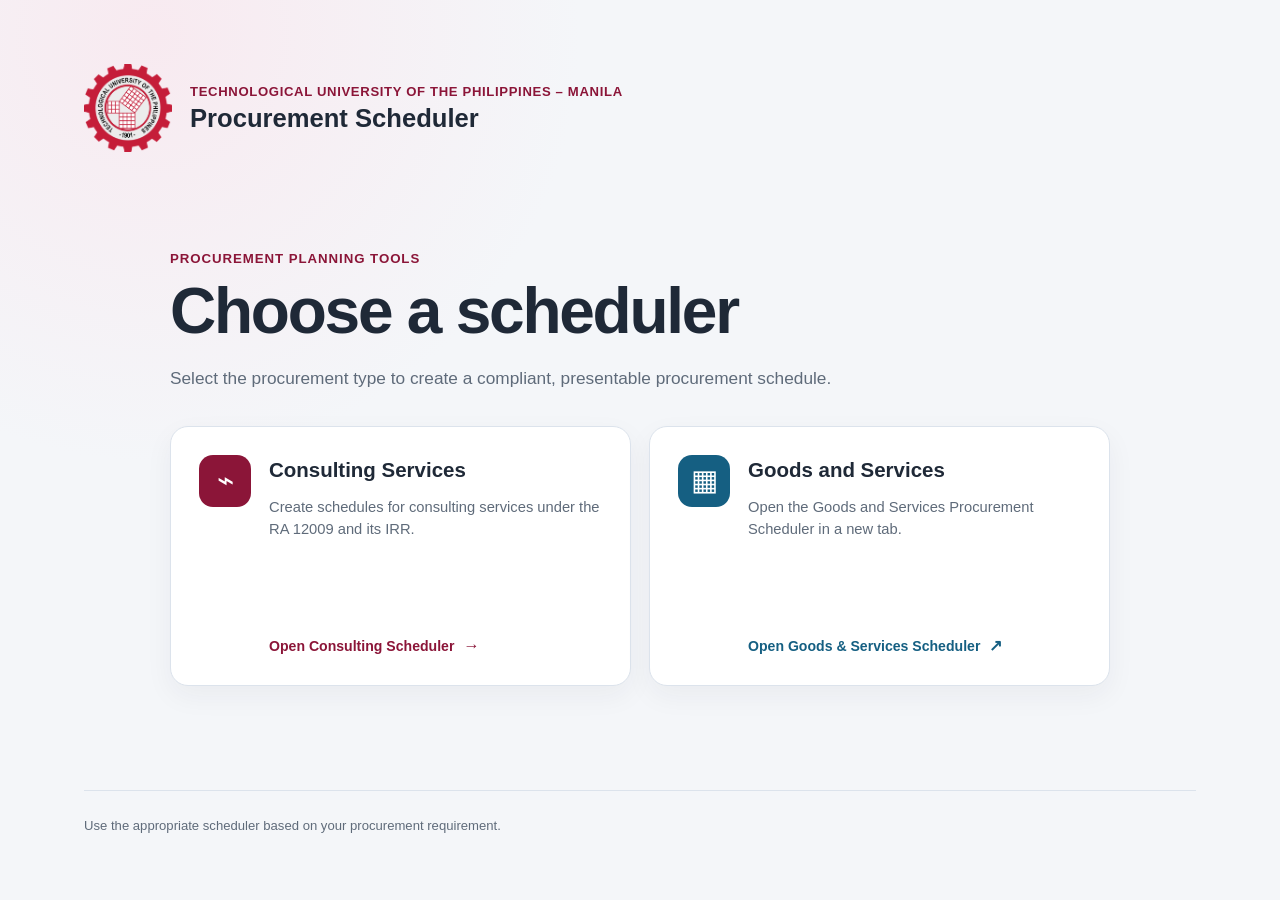
==== index.html @ c7d639ea "Update index.html updated the netlify link with protocol." ====
<!doctype html>
<html lang="en">
  <head>
    <meta charset="utf-8" />
    <meta name="viewport" content="width=device-width, initial-scale=1" />
    <meta name="theme-color" content="#8b1538" />
    <title>Procurement Scheduler | TUP Manila</title>
    <link rel="icon" type="image/png" href="tup_logo.png" />
    <link rel="stylesheet" href="landing.css" />
  </head>
  <body>
    <main class="landing-shell">
      <header class="site-header">
        <img
          src="tup_logo.png"
          alt="Technological University of the Philippines logo"
        />
        <div>
          <p>Technological University of the Philippines – Manila</p>
          <h1>Procurement Scheduler</h1>
        </div>
      </header>
      <section class="hero" aria-labelledby="schedulerChoice">
        <p class="eyebrow">Procurement planning tools</p>
        <h2 id="schedulerChoice">Choose a scheduler</h2>
        <p class="intro">
          Select the procurement type to create a compliant, presentable
          procurement schedule.
        </p>
        <div class="scheduler-options">
          <a class="scheduler-card consulting-card" href="consulting.html">
            <span class="card-icon" aria-hidden="true">⌁</span>
            <span class="card-content"
              ><strong>Consulting Services</strong>
              <span
                >Create schedules for consulting services under the RA 12009 and
                its IRR.</span
              ><span class="card-action"
                >Open Consulting Scheduler <b aria-hidden="true">→</b></span
              ></span
            >
          </a>
          <a
            class="scheduler-card goods-card"
            href="https://goodsscheduler.netlify.app"
            target="_blank"
            rel="noopener noreferrer"
          >
            <span class="card-icon" aria-hidden="true">▦</span>
            <span class="card-content"
              ><strong>Goods and Services</strong
              ><span
                >Open the Goods and Services Procurement Scheduler in a new
                tab.</span
              ><span class="card-action"
                >Open Goods &amp; Services Scheduler
                <b aria-hidden="true">↗</b></span
              ></span
            >
          </a>
        </div>
      </section>
      <footer>
        Use the appropriate scheduler based on your procurement requirement.
      </footer>
    </main>
  </body>
</html>
---- landing.css ----
:root{--maroon:#8b1538;--ink:#1f2937;--muted:#5f6b7a;--line:#dce3ec;--canvas:#f4f6f9}*{box-sizing:border-box}body{min-width:320px;margin:0;color:var(--ink);background:radial-gradient(circle at 12% 4%,#f8eaf0 0,transparent 30%),var(--canvas);font:clamp(16px,1vw,19px)/1.5 Inter,"Segoe UI",Arial,sans-serif}.landing-shell{width:min(100%,1240px);min-height:100vh;margin:auto;padding:clamp(24px,5vw,76px);display:flex;flex-direction:column}.site-header{display:flex;align-items:center;gap:18px}.site-header img{width:clamp(58px,7vw,88px);height:auto}.site-header p{margin:0;color:var(--maroon);font-size:.82em;font-weight:750;letter-spacing:.05em;text-transform:uppercase}.site-header h1{margin:2px 0 0;font-size:clamp(1.2rem,2vw,1.7rem);line-height:1.2}.hero{width:min(100%,940px);margin:auto;padding:clamp(40px,7vw,90px) 0}.eyebrow{margin:0 0 8px;color:var(--maroon);font-size:.83em;font-weight:750;letter-spacing:.07em;text-transform:uppercase}.hero h2{max-width:680px;margin:0;font-size:clamp(2rem,5vw,4rem);line-height:1.08;letter-spacing:-.035em}.intro{max-width:670px;margin:20px 0 34px;color:var(--muted);font-size:1.08em}.scheduler-options{display:grid;grid-template-columns:repeat(2,minmax(0,1fr));gap:18px}.scheduler-card{min-height:260px;padding:28px;display:flex;gap:18px;text-decoration:none;color:inherit;background:#fff;border:1px solid var(--line);border-radius:18px;box-shadow:0 10px 28px #1f29370d;transition:transform .18s ease,box-shadow .18s ease,border-color .18s ease}.scheduler-card:hover{transform:translateY(-4px);border-color:#b798a5;box-shadow:0 16px 32px #1f29371a}.scheduler-card:focus-visible{outline:4px solid #0b6e9955;outline-offset:4px}.card-icon{width:52px;height:52px;flex:none;display:grid;place-items:center;color:#fff;background:var(--maroon);border-radius:14px;font-size:1.8rem}.goods-card .card-icon{background:#155f82}.card-content{display:flex;flex-direction:column;align-items:flex-start}.card-content strong{font-size:1.28em}.card-content>span:not(.card-action){margin-top:10px;color:var(--muted);font-size:.92em}.card-action{margin-top:auto;padding-top:24px;color:var(--maroon);font-size:.88em;font-weight:750}.goods-card .card-action{color:#155f82}.card-action b{margin-left:5px;font-size:1.15em}footer{margin-top:auto;padding-top:25px;border-top:1px solid var(--line);color:var(--muted);font-size:.82em}@media(max-width:700px){.landing-shell{padding:24px 20px}.scheduler-options{grid-template-columns:1fr}.scheduler-card{min-height:210px}.hero{padding:64px 0}}
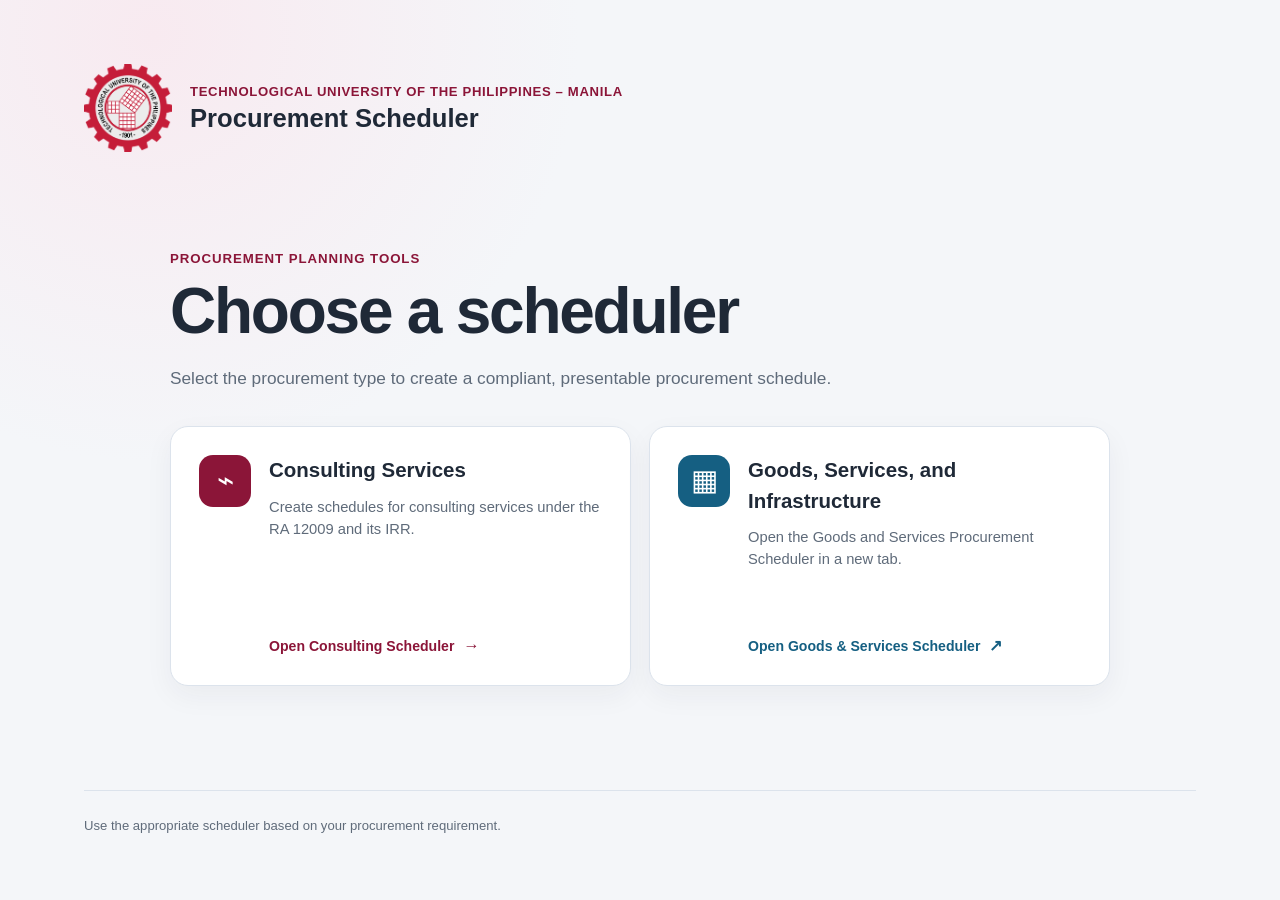
==== commit ee8730ff: "update update landing page" ====
--- a/index.html
+++ b/index.html
@@ -42,13 +42,13 @@
           </a>
           <a
             class="scheduler-card goods-card"
-            href="https://goodsscheduler.netlify.app"
+            href="https://goodsscheduler.netlify.app/"
             target="_blank"
             rel="noopener noreferrer"
           >
             <span class="card-icon" aria-hidden="true">▦</span>
             <span class="card-content"
-              ><strong>Goods and Services</strong
+              ><strong>Goods, Services, and Infrastructure</strong
               ><span
                 >Open the Goods and Services Procurement Scheduler in a new
                 tab.</span
--- a/landing.css
+++ b/landing.css
@@ -1 +1,170 @@
-:root{--maroon:#8b1538;--ink:#1f2937;--muted:#5f6b7a;--line:#dce3ec;--canvas:#f4f6f9}*{box-sizing:border-box}body{min-width:320px;margin:0;color:var(--ink);background:radial-gradient(circle at 12% 4%,#f8eaf0 0,transparent 30%),var(--canvas);font:clamp(16px,1vw,19px)/1.5 Inter,"Segoe UI",Arial,sans-serif}.landing-shell{width:min(100%,1240px);min-height:100vh;margin:auto;padding:clamp(24px,5vw,76px);display:flex;flex-direction:column}.site-header{display:flex;align-items:center;gap:18px}.site-header img{width:clamp(58px,7vw,88px);height:auto}.site-header p{margin:0;color:var(--maroon);font-size:.82em;font-weight:750;letter-spacing:.05em;text-transform:uppercase}.site-header h1{margin:2px 0 0;font-size:clamp(1.2rem,2vw,1.7rem);line-height:1.2}.hero{width:min(100%,940px);margin:auto;padding:clamp(40px,7vw,90px) 0}.eyebrow{margin:0 0 8px;color:var(--maroon);font-size:.83em;font-weight:750;letter-spacing:.07em;text-transform:uppercase}.hero h2{max-width:680px;margin:0;font-size:clamp(2rem,5vw,4rem);line-height:1.08;letter-spacing:-.035em}.intro{max-width:670px;margin:20px 0 34px;color:var(--muted);font-size:1.08em}.scheduler-options{display:grid;grid-template-columns:repeat(2,minmax(0,1fr));gap:18px}.scheduler-card{min-height:260px;padding:28px;display:flex;gap:18px;text-decoration:none;color:inherit;background:#fff;border:1px solid var(--line);border-radius:18px;box-shadow:0 10px 28px #1f29370d;transition:transform .18s ease,box-shadow .18s ease,border-color .18s ease}.scheduler-card:hover{transform:translateY(-4px);border-color:#b798a5;box-shadow:0 16px 32px #1f29371a}.scheduler-card:focus-visible{outline:4px solid #0b6e9955;outline-offset:4px}.card-icon{width:52px;height:52px;flex:none;display:grid;place-items:center;color:#fff;background:var(--maroon);border-radius:14px;font-size:1.8rem}.goods-card .card-icon{background:#155f82}.card-content{display:flex;flex-direction:column;align-items:flex-start}.card-content strong{font-size:1.28em}.card-content>span:not(.card-action){margin-top:10px;color:var(--muted);font-size:.92em}.card-action{margin-top:auto;padding-top:24px;color:var(--maroon);font-size:.88em;font-weight:750}.goods-card .card-action{color:#155f82}.card-action b{margin-left:5px;font-size:1.15em}footer{margin-top:auto;padding-top:25px;border-top:1px solid var(--line);color:var(--muted);font-size:.82em}@media(max-width:700px){.landing-shell{padding:24px 20px}.scheduler-options{grid-template-columns:1fr}.scheduler-card{min-height:210px}.hero{padding:64px 0}}
+:root {
+  --maroon: #8b1538;
+  --ink: #1f2937;
+  --muted: #5f6b7a;
+  --line: #dce3ec;
+  --canvas: #f4f6f9;
+}
+* {
+  box-sizing: border-box;
+}
+body {
+  min-width: 320px;
+  margin: 0;
+  color: var(--ink);
+  background:
+    radial-gradient(circle at 12% 4%, #f8eaf0 0, transparent 30%), var(--canvas);
+  font:
+    clamp(16px, 1vw, 19px)/1.5 Inter,
+    "Segoe UI",
+    Arial,
+    sans-serif;
+}
+.landing-shell {
+  width: min(100%, 1240px);
+  min-height: 100vh;
+  margin: auto;
+  padding: clamp(24px, 5vw, 76px);
+  display: flex;
+  flex-direction: column;
+}
+.site-header {
+  display: flex;
+  align-items: center;
+  gap: 18px;
+}
+.site-header img {
+  width: clamp(58px, 7vw, 88px);
+  height: auto;
+}
+.site-header p {
+  margin: 0;
+  color: var(--maroon);
+  font-size: 0.82em;
+  font-weight: 750;
+  letter-spacing: 0.05em;
+  text-transform: uppercase;
+}
+.site-header h1 {
+  margin: 2px 0 0;
+  font-size: clamp(1.2rem, 2vw, 1.7rem);
+  line-height: 1.2;
+}
+.hero {
+  width: min(100%, 940px);
+  margin: auto;
+  padding: clamp(40px, 7vw, 90px) 0;
+}
+.eyebrow {
+  margin: 0 0 8px;
+  color: var(--maroon);
+  font-size: 0.83em;
+  font-weight: 750;
+  letter-spacing: 0.07em;
+  text-transform: uppercase;
+}
+.hero h2 {
+  max-width: 680px;
+  margin: 0;
+  font-size: clamp(2rem, 5vw, 4rem);
+  line-height: 1.08;
+  letter-spacing: -0.035em;
+}
+.intro {
+  max-width: 670px;
+  margin: 20px 0 34px;
+  color: var(--muted);
+  font-size: 1.08em;
+}
+.scheduler-options {
+  display: grid;
+  grid-template-columns: repeat(2, minmax(0, 1fr));
+  gap: 18px;
+}
+.scheduler-card {
+  min-height: 260px;
+  padding: 28px;
+  display: flex;
+  gap: 18px;
+  text-decoration: none;
+  color: inherit;
+  background: #fff;
+  border: 1px solid var(--line);
+  border-radius: 18px;
+  box-shadow: 0 10px 28px #1f29370d;
+  transition:
+    transform 0.18s ease,
+    box-shadow 0.18s ease,
+    border-color 0.18s ease;
+}
+.scheduler-card:hover {
+  transform: translateY(-4px);
+  border-color: #b798a5;
+  box-shadow: 0 16px 32px #1f29371a;
+}
+.scheduler-card:focus-visible {
+  outline: 4px solid #0b6e9955;
+  outline-offset: 4px;
+}
+.card-icon {
+  width: 52px;
+  height: 52px;
+  flex: none;
+  display: grid;
+  place-items: center;
+  color: #fff;
+  background: var(--maroon);
+  border-radius: 14px;
+  font-size: 1.8rem;
+}
+.goods-card .card-icon {
+  background: #155f82;
+}
+.card-content {
+  display: flex;
+  flex-direction: column;
+  align-items: flex-start;
+}
+.card-content strong {
+  font-size: 1.28em;
+}
+.card-content > span:not(.card-action) {
+  margin-top: 10px;
+  color: var(--muted);
+  font-size: 0.92em;
+}
+.card-action {
+  margin-top: auto;
+  padding-top: 24px;
+  color: var(--maroon);
+  font-size: 0.88em;
+  font-weight: 750;
+}
+.goods-card .card-action {
+  color: #155f82;
+}
+.card-action b {
+  margin-left: 5px;
+  font-size: 1.15em;
+}
+footer {
+  margin-top: auto;
+  padding-top: 25px;
+  border-top: 1px solid var(--line);
+  color: var(--muted);
+  font-size: 0.82em;
+}
+@media (max-width: 700px) {
+  .landing-shell {
+    padding: 24px 20px;
+  }
+  .scheduler-options {
+    grid-template-columns: 1fr;
+  }
+  .scheduler-card {
+    min-height: 210px;
+  }
+  .hero {
+    padding: 64px 0;
+  }
+}
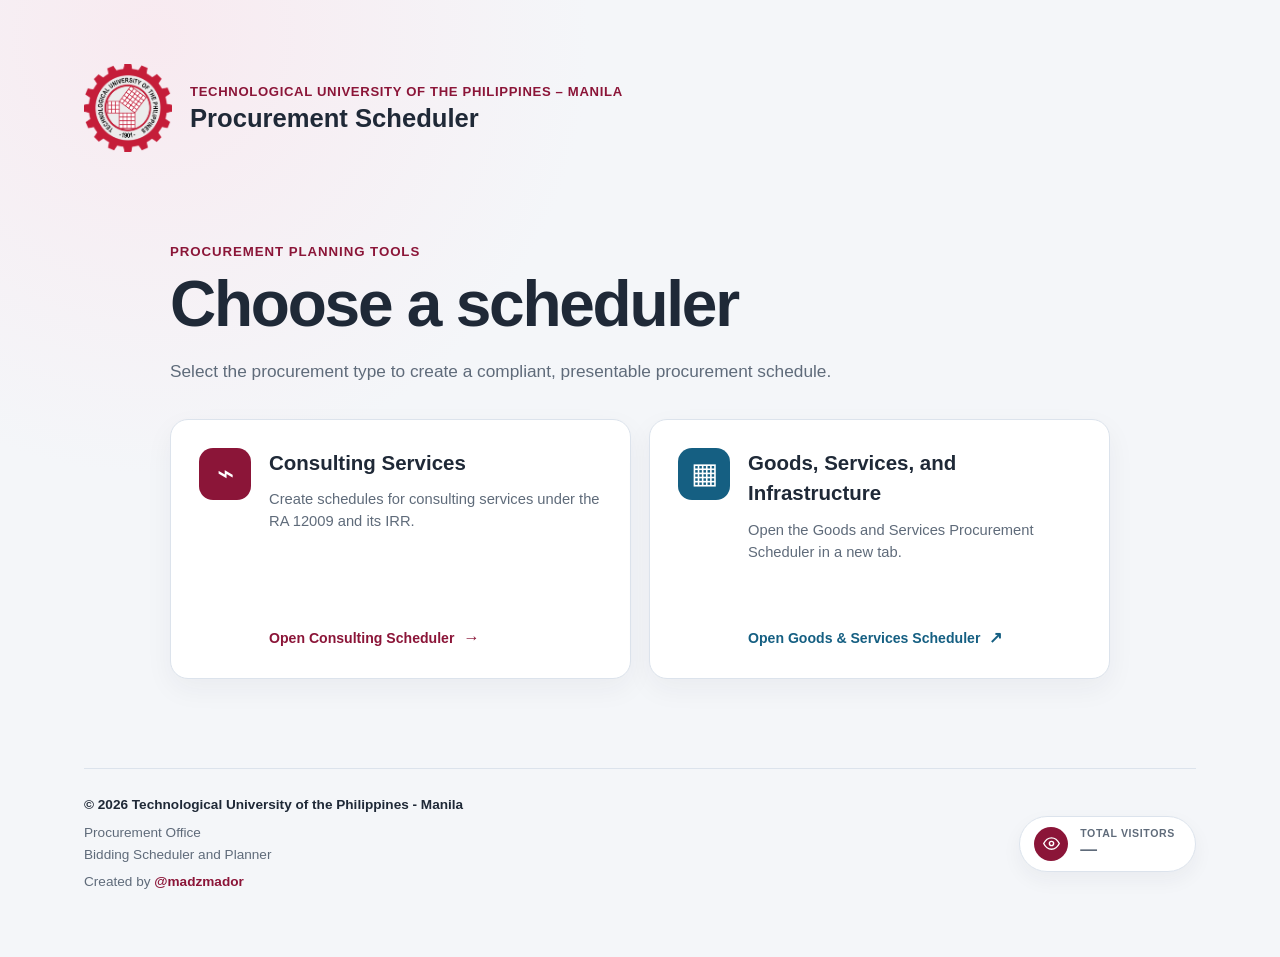
==== commit d050ab3a: "update Updated the footer and add a visitor counter." ====
--- a/index.html
+++ b/index.html
@@ -60,9 +60,79 @@
           </a>
         </div>
       </section>
-      <footer>
-        Use the appropriate scheduler based on your procurement requirement.
+      <footer class="site-footer">
+        <div class="footer-container">
+          <div class="footer-text">
+            <p class="footer-copyright">
+              © 2026 Technological University of the Philippines - Manila
+            </p>
+            <p class="footer-office">
+              Procurement Office<br />Bidding Scheduler and Planner
+            </p>
+            <p class="footer-credit">
+              Created by
+              <a
+                href="https://github.com/madzmador"
+                target="_blank"
+                rel="noopener noreferrer"
+                >@madzmador</a
+              >
+            </p>
+          </div>
+          <div class="visitor-badge">
+            <span class="visitor-icon" aria-hidden="true">
+              <svg
+                viewBox="0 0 24 24"
+                fill="none"
+                stroke="currentColor"
+                stroke-width="2"
+                stroke-linecap="round"
+                stroke-linejoin="round"
+              >
+                <path d="M1 12s4-8 11-8 11 8 11 8-4 8-11 8-11-8-11-8Z" />
+                <circle cx="12" cy="12" r="3" />
+              </svg>
+            </span>
+            <span class="visitor-meta">
+              <span class="visitor-label">Total visitors</span>
+              <span id="visitorCount" class="visitor-count"
+                ><span class="digit-loading">•••</span></span
+              >
+            </span>
+          </div>
+        </div>
       </footer>
     </main>
+    <script>
+      (() => {
+        const countEl = document.getElementById("visitorCount");
+        if (!countEl) return;
+        const NAMESPACE = "tup-manila-procurement-scheduler";
+        const KEY = "site-visits";
+        const animateCount = (target) => {
+          const duration = 900;
+          let start = null;
+          const tick = (timestamp) => {
+            if (start === null) start = timestamp;
+            const progress = Math.min((timestamp - start) / duration, 1);
+            const eased = 1 - Math.pow(1 - progress, 3);
+            countEl.textContent = Math.floor(eased * target).toLocaleString();
+            if (progress < 1) requestAnimationFrame(tick);
+            else countEl.textContent = target.toLocaleString();
+          };
+          requestAnimationFrame(tick);
+        };
+        fetch(`https://abacus.jasoncameron.dev/hit/${NAMESPACE}/${KEY}`)
+          .then((res) => {
+            if (!res.ok) throw new Error("Counter unavailable");
+            return res.json();
+          })
+          .then((data) => animateCount(data.value))
+          .catch(() => {
+            countEl.textContent = "—";
+            countEl.classList.add("visitor-count-error");
+          });
+      })();
+    </script>
   </body>
 </html>
--- a/landing.css
+++ b/landing.css
@@ -147,12 +147,143 @@
   margin-left: 5px;
   font-size: 1.15em;
 }
-footer {
+.site-footer {
   margin-top: auto;
-  padding-top: 25px;
+  width: 100%;
+}
+.footer-container {
+  width: 100%;
+  margin: 0 auto;
+  padding: 25px 0 0;
+  display: flex;
+  flex-wrap: wrap;
+  align-items: center;
+  justify-content: space-between;
+  gap: 20px;
   border-top: 1px solid var(--line);
-  color: var(--muted);
-  font-size: 0.82em;
+  animation: footerRise 0.7s ease both;
+}
+@keyframes footerRise {
+  from {
+    opacity: 0;
+    transform: translateY(14px);
+  }
+  to {
+    opacity: 1;
+    transform: translateY(0);
+  }
+}
+.footer-text {
+  text-align: left;
+  color: var(--muted);
+  font-size: 0.85em;
+  line-height: 1.6;
+}
+.footer-copyright {
+  margin: 0 0 6px;
+  color: var(--ink);
+  font-weight: 700;
+}
+.footer-office {
+  margin: 0 0 6px;
+}
+.footer-credit {
+  margin: 0;
+}
+.footer-credit a {
+  position: relative;
+  color: var(--maroon);
+  font-weight: 700;
+  text-decoration: none;
+}
+.footer-credit a::after {
+  content: "";
+  position: absolute;
+  right: 100%;
+  bottom: -2px;
+  left: 0;
+  height: 1px;
+  background: var(--maroon);
+  transition: right 0.25s ease;
+}
+.footer-credit a:hover::after {
+  right: 0;
+}
+.visitor-badge {
+  display: flex;
+  align-items: center;
+  gap: 12px;
+  padding: 10px 20px 10px 14px;
+  background: #fff;
+  border: 1px solid var(--line);
+  border-radius: 999px;
+  box-shadow: 0 8px 20px #1f29370d;
+  transition:
+    transform 0.2s ease,
+    box-shadow 0.2s ease;
+}
+.visitor-badge:hover {
+  box-shadow: 0 12px 26px #1f293717;
+  transform: translateY(-3px);
+}
+.visitor-icon {
+  display: grid;
+  flex: none;
+  place-items: center;
+  width: 34px;
+  height: 34px;
+  color: #fff;
+  background: var(--maroon);
+  border-radius: 50%;
+  animation: pulseGlow 2.4s ease-in-out infinite;
+}
+@keyframes pulseGlow {
+  0%,
+  100% {
+    box-shadow: 0 0 0 0 #8b153840;
+  }
+  50% {
+    box-shadow: 0 0 0 7px #8b153800;
+  }
+}
+.visitor-icon svg {
+  width: 17px;
+  height: 17px;
+}
+.visitor-meta {
+  display: flex;
+  flex-direction: column;
+  line-height: 1.25;
+}
+.visitor-label {
+  color: var(--muted);
+  font-size: 0.66em;
+  font-weight: 750;
+  letter-spacing: 0.06em;
+  text-transform: uppercase;
+}
+.visitor-count {
+  color: var(--ink);
+  font-size: 1.05em;
+  font-weight: 800;
+  font-variant-numeric: tabular-nums;
+}
+.visitor-count-error {
+  color: var(--muted);
+  font-weight: 600;
+}
+.digit-loading {
+  display: inline-block;
+  animation: dotsPulse 1.2s ease-in-out infinite;
+}
+@keyframes dotsPulse {
+  0%,
+  100% {
+    opacity: 0.25;
+  }
+  50% {
+    opacity: 1;
+  }
 }
 @media (max-width: 700px) {
   .landing-shell {
@@ -167,4 +298,14 @@
   .hero {
     padding: 64px 0;
   }
-}
+  .footer-container {
+    flex-direction: column;
+    align-items: flex-start;
+    text-align: left;
+  }
+}
+@media print {
+  .site-footer {
+    display: none !important;
+  }
+}
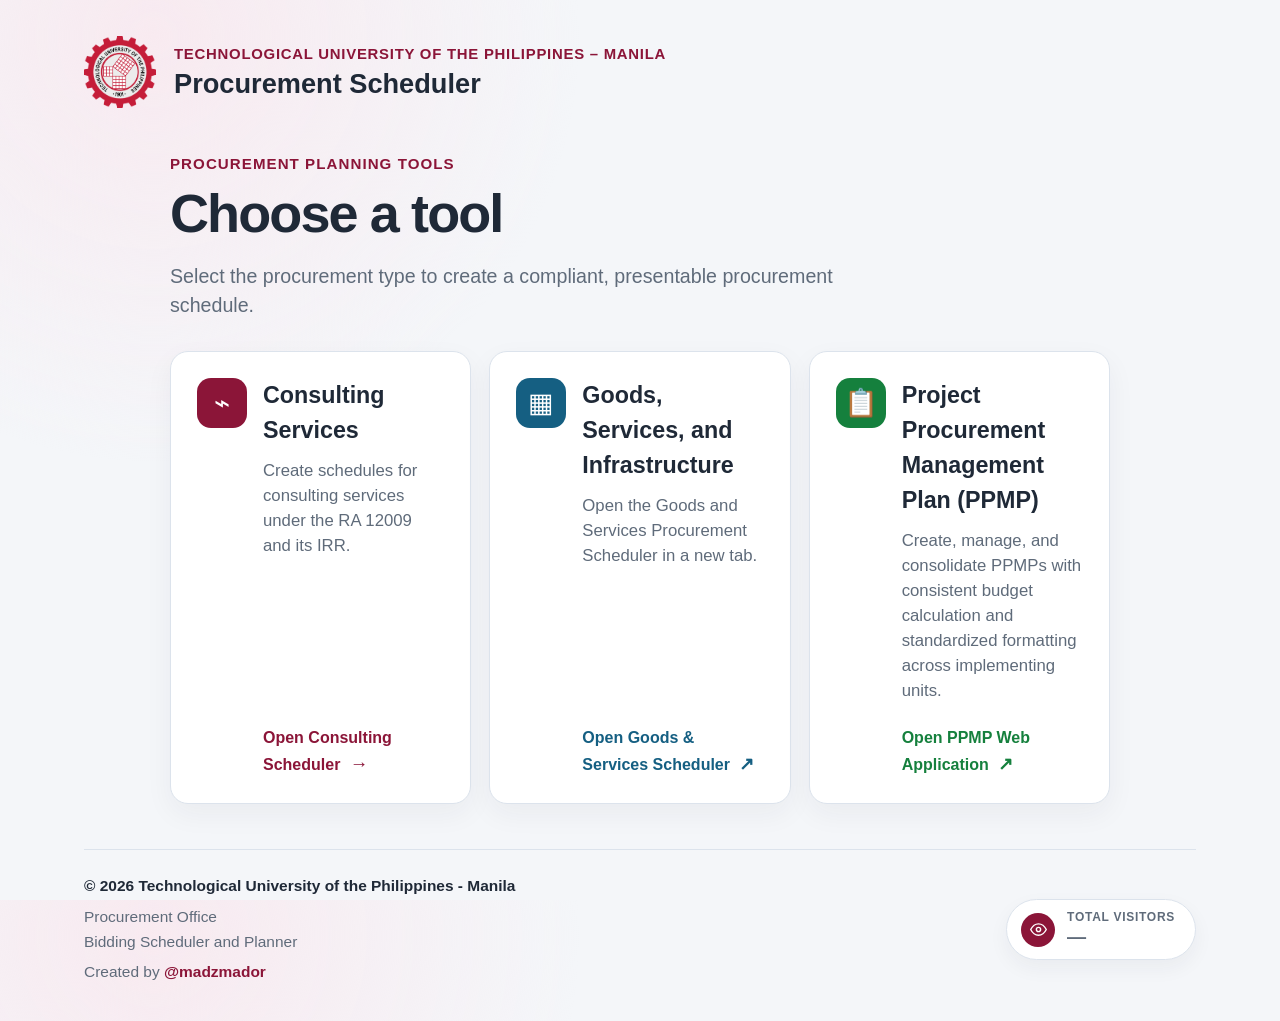
==== commit 72ed7aa3: "Update Refactor and organize codes and tree directory." ====
--- a/index.html
+++ b/index.html
@@ -5,14 +5,14 @@
     <meta name="viewport" content="width=device-width, initial-scale=1" />
     <meta name="theme-color" content="#8b1538" />
     <title>Procurement Scheduler | TUP Manila</title>
-    <link rel="icon" type="image/png" href="tup_logo.png" />
-    <link rel="stylesheet" href="landing.css" />
+    <link rel="icon" type="image/png" href="assets/images/tup-logo.png" />
+    <link rel="stylesheet" href="assets/css/landing.css" />
   </head>
   <body>
     <main class="landing-shell">
       <header class="site-header">
         <img
-          src="tup_logo.png"
+          src="assets/images/tup-logo.png"
           alt="Technological University of the Philippines logo"
         />
         <div>
@@ -22,7 +22,7 @@
       </header>
       <section class="hero" aria-labelledby="schedulerChoice">
         <p class="eyebrow">Procurement planning tools</p>
-        <h2 id="schedulerChoice">Choose a scheduler</h2>
+        <h2 id="schedulerChoice">Choose a tool</h2>
         <p class="intro">
           Select the procurement type to create a compliant, presentable
           procurement schedule.
@@ -55,6 +55,24 @@
               ><span class="card-action"
                 >Open Goods &amp; Services Scheduler
                 <b aria-hidden="true">↗</b></span
+              ></span
+            >
+          </a>
+          <a
+            class="scheduler-card ppmp-card"
+            href="https://tupngpappmp.netlify.app/"
+            target="_blank"
+            rel="noopener noreferrer"
+          >
+            <span class="card-icon" aria-hidden="true">📋</span>
+            <span class="card-content"
+              ><strong>Project Procurement Management Plan (PPMP)</strong
+              ><span
+                >Create, manage, and consolidate PPMPs with consistent budget
+                calculation and standardized formatting across implementing
+                units.</span
+              ><span class="card-action"
+                >Open PPMP Web Application <b aria-hidden="true">↗</b></span
               ></span
             >
           </a>
@@ -103,36 +121,6 @@
         </div>
       </footer>
     </main>
-    <script>
-      (() => {
-        const countEl = document.getElementById("visitorCount");
-        if (!countEl) return;
-        const NAMESPACE = "tup-manila-procurement-scheduler";
-        const KEY = "site-visits";
-        const animateCount = (target) => {
-          const duration = 900;
-          let start = null;
-          const tick = (timestamp) => {
-            if (start === null) start = timestamp;
-            const progress = Math.min((timestamp - start) / duration, 1);
-            const eased = 1 - Math.pow(1 - progress, 3);
-            countEl.textContent = Math.floor(eased * target).toLocaleString();
-            if (progress < 1) requestAnimationFrame(tick);
-            else countEl.textContent = target.toLocaleString();
-          };
-          requestAnimationFrame(tick);
-        };
-        fetch(`https://abacus.jasoncameron.dev/hit/${NAMESPACE}/${KEY}`)
-          .then((res) => {
-            if (!res.ok) throw new Error("Counter unavailable");
-            return res.json();
-          })
-          .then((data) => animateCount(data.value))
-          .catch(() => {
-            countEl.textContent = "—";
-            countEl.classList.add("visitor-count-error");
-          });
-      })();
-    </script>
+    <script src="assets/js/visitor-counter.js"></script>
   </body>
 </html>
--- a/assets/css/landing.css
+++ b/assets/css/landing.css
@@ -0,0 +1,314 @@
+:root {
+  --maroon: #8b1538;
+  --ink: #1f2937;
+  --muted: #5f6b7a;
+  --line: #dce3ec;
+  --canvas: #f4f6f9;
+}
+* {
+  box-sizing: border-box;
+}
+html {
+  height: 100%;
+}
+body {
+  min-width: 320px;
+  min-height: 100%;
+  margin: 0;
+  overflow-x: hidden;
+  color: var(--ink);
+  background:
+    radial-gradient(circle at 12% 4%, #f8eaf0 0, transparent 30%), var(--canvas);
+  font:
+    clamp(15px, 1vw + 0.6vmin, 19px)/1.5 Inter,
+    "Segoe UI",
+    Arial,
+    sans-serif;
+}
+.landing-shell {
+  width: min(100%, 1240px);
+  min-height: 100dvh;
+  margin: auto;
+  padding: clamp(14px, 4vmin, 64px) clamp(16px, 5vw, 76px);
+  display: flex;
+  flex-direction: column;
+}
+.site-header {
+  display: flex;
+  align-items: center;
+  gap: clamp(10px, 2.5vmin, 18px);
+}
+.site-header img {
+  width: clamp(40px, 8vmin, 84px);
+  height: auto;
+}
+.site-header p {
+  margin: 0;
+  color: var(--maroon);
+  font-size: 0.82em;
+  font-weight: 750;
+  letter-spacing: 0.05em;
+  text-transform: uppercase;
+}
+.site-header h1 {
+  margin: 2px 0 0;
+  font-size: clamp(1.05rem, 3.2vmin, 1.7rem);
+  line-height: 1.2;
+}
+.hero {
+  width: min(100%, 940px);
+  margin: auto;
+  padding: clamp(10px, 5vmin, 64px) 0;
+}
+.eyebrow {
+  margin: 0 0 8px;
+  color: var(--maroon);
+  font-size: 0.83em;
+  font-weight: 750;
+  letter-spacing: 0.07em;
+  text-transform: uppercase;
+}
+.hero h2 {
+  max-width: 680px;
+  margin: 0;
+  font-size: clamp(1.5rem, 6vmin, 3.6rem);
+  line-height: 1.08;
+  letter-spacing: -0.035em;
+}
+.intro {
+  max-width: 670px;
+  margin: clamp(10px, 2.5vmin, 20px) 0 clamp(14px, 3.5vmin, 30px);
+  color: var(--muted);
+  font-size: 1.08em;
+}
+.scheduler-options {
+  display: grid;
+  grid-template-columns: repeat(auto-fit, minmax(min(240px, 100%), 1fr));
+  gap: clamp(10px, 2.5vmin, 18px);
+}
+.scheduler-card {
+  min-height: clamp(110px, 22vmin, 220px);
+  padding: clamp(14px, 3.2vmin, 26px);
+  display: flex;
+  gap: clamp(10px, 2.4vmin, 16px);
+  text-decoration: none;
+  color: inherit;
+  background: #fff;
+  border: 1px solid var(--line);
+  border-radius: 18px;
+  box-shadow: 0 10px 28px #1f29370d;
+  transition:
+    transform 0.18s ease,
+    box-shadow 0.18s ease,
+    border-color 0.18s ease;
+}
+.scheduler-card:hover {
+  transform: translateY(-4px);
+  border-color: #b798a5;
+  box-shadow: 0 16px 32px #1f29371a;
+}
+.scheduler-card:focus-visible {
+  outline: 4px solid #0b6e9955;
+  outline-offset: 4px;
+}
+.card-icon {
+  width: clamp(36px, 7vmin, 50px);
+  height: clamp(36px, 7vmin, 50px);
+  flex: none;
+  display: grid;
+  place-items: center;
+  color: #fff;
+  background: var(--maroon);
+  border-radius: 14px;
+  font-size: clamp(1.2rem, 3.4vmin, 1.7rem);
+}
+.goods-card .card-icon {
+  background: #155f82;
+}
+.ppmp-card .card-icon {
+  background: #15803d;
+}
+.card-content {
+  display: flex;
+  flex-direction: column;
+  align-items: flex-start;
+}
+.card-content strong {
+  font-size: clamp(1rem, 2.6vmin, 1.28em);
+}
+.card-content > span:not(.card-action) {
+  margin-top: clamp(6px, 1.6vmin, 10px);
+  color: var(--muted);
+  font-size: 0.92em;
+}
+.card-action {
+  margin-top: auto;
+  padding-top: clamp(10px, 2.8vmin, 22px);
+  color: var(--maroon);
+  font-size: 0.88em;
+  font-weight: 750;
+}
+.goods-card .card-action {
+  color: #155f82;
+}
+.ppmp-card .card-action {
+  color: #15803d;
+}
+.card-action b {
+  margin-left: 5px;
+  font-size: 1.15em;
+}
+.site-footer {
+  margin-top: auto;
+  width: 100%;
+}
+.footer-container {
+  width: 100%;
+  margin: 0 auto;
+  padding: clamp(12px, 3vmin, 24px) 0 0;
+  display: flex;
+  flex-wrap: wrap;
+  align-items: center;
+  justify-content: space-between;
+  gap: clamp(10px, 2.5vmin, 20px);
+  border-top: 1px solid var(--line);
+  animation: footerRise 0.7s ease both;
+}
+@keyframes footerRise {
+  from {
+    opacity: 0;
+    transform: translateY(14px);
+  }
+  to {
+    opacity: 1;
+    transform: translateY(0);
+  }
+}
+.footer-text {
+  text-align: left;
+  color: var(--muted);
+  font-size: 0.85em;
+  line-height: 1.6;
+}
+.footer-copyright {
+  margin: 0 0 6px;
+  color: var(--ink);
+  font-weight: 700;
+}
+.footer-office {
+  margin: 0 0 6px;
+}
+.footer-credit {
+  margin: 0;
+}
+.footer-credit a {
+  position: relative;
+  color: var(--maroon);
+  font-weight: 700;
+  text-decoration: none;
+}
+.footer-credit a::after {
+  content: "";
+  position: absolute;
+  right: 100%;
+  bottom: -2px;
+  left: 0;
+  height: 1px;
+  background: var(--maroon);
+  transition: right 0.25s ease;
+}
+.footer-credit a:hover::after {
+  right: 0;
+}
+.visitor-badge {
+  display: flex;
+  align-items: center;
+  gap: clamp(8px, 2vmin, 12px);
+  padding: clamp(6px, 1.6vmin, 10px) clamp(12px, 3vmin, 20px) clamp(6px, 1.6vmin, 10px)
+    clamp(10px, 2.4vmin, 14px);
+  background: #fff;
+  border: 1px solid var(--line);
+  border-radius: 999px;
+  box-shadow: 0 8px 20px #1f29370d;
+  transition:
+    transform 0.2s ease,
+    box-shadow 0.2s ease;
+}
+.visitor-badge:hover {
+  box-shadow: 0 12px 26px #1f293717;
+  transform: translateY(-3px);
+}
+.visitor-icon {
+  display: grid;
+  flex: none;
+  place-items: center;
+  width: 34px;
+  height: 34px;
+  color: #fff;
+  background: var(--maroon);
+  border-radius: 50%;
+  animation: pulseGlow 2.4s ease-in-out infinite;
+}
+@keyframes pulseGlow {
+  0%,
+  100% {
+    box-shadow: 0 0 0 0 #8b153840;
+  }
+  50% {
+    box-shadow: 0 0 0 7px #8b153800;
+  }
+}
+.visitor-icon svg {
+  width: 17px;
+  height: 17px;
+}
+.visitor-meta {
+  display: flex;
+  flex-direction: column;
+  line-height: 1.25;
+}
+.visitor-label {
+  color: var(--muted);
+  font-size: 0.66em;
+  font-weight: 750;
+  letter-spacing: 0.06em;
+  text-transform: uppercase;
+}
+.visitor-count {
+  color: var(--ink);
+  font-size: 1.05em;
+  font-weight: 800;
+  font-variant-numeric: tabular-nums;
+}
+.visitor-count-error {
+  color: var(--muted);
+  font-weight: 600;
+}
+.digit-loading {
+  display: inline-block;
+  animation: dotsPulse 1.2s ease-in-out infinite;
+}
+@keyframes dotsPulse {
+  0%,
+  100% {
+    opacity: 0.25;
+  }
+  50% {
+    opacity: 1;
+  }
+}
+@media (max-width: 700px) {
+  .scheduler-options {
+    grid-template-columns: 1fr;
+  }
+  .footer-container {
+    flex-direction: column;
+    align-items: flex-start;
+    text-align: left;
+  }
+}
+@media print {
+  .site-footer {
+    display: none !important;
+  }
+}
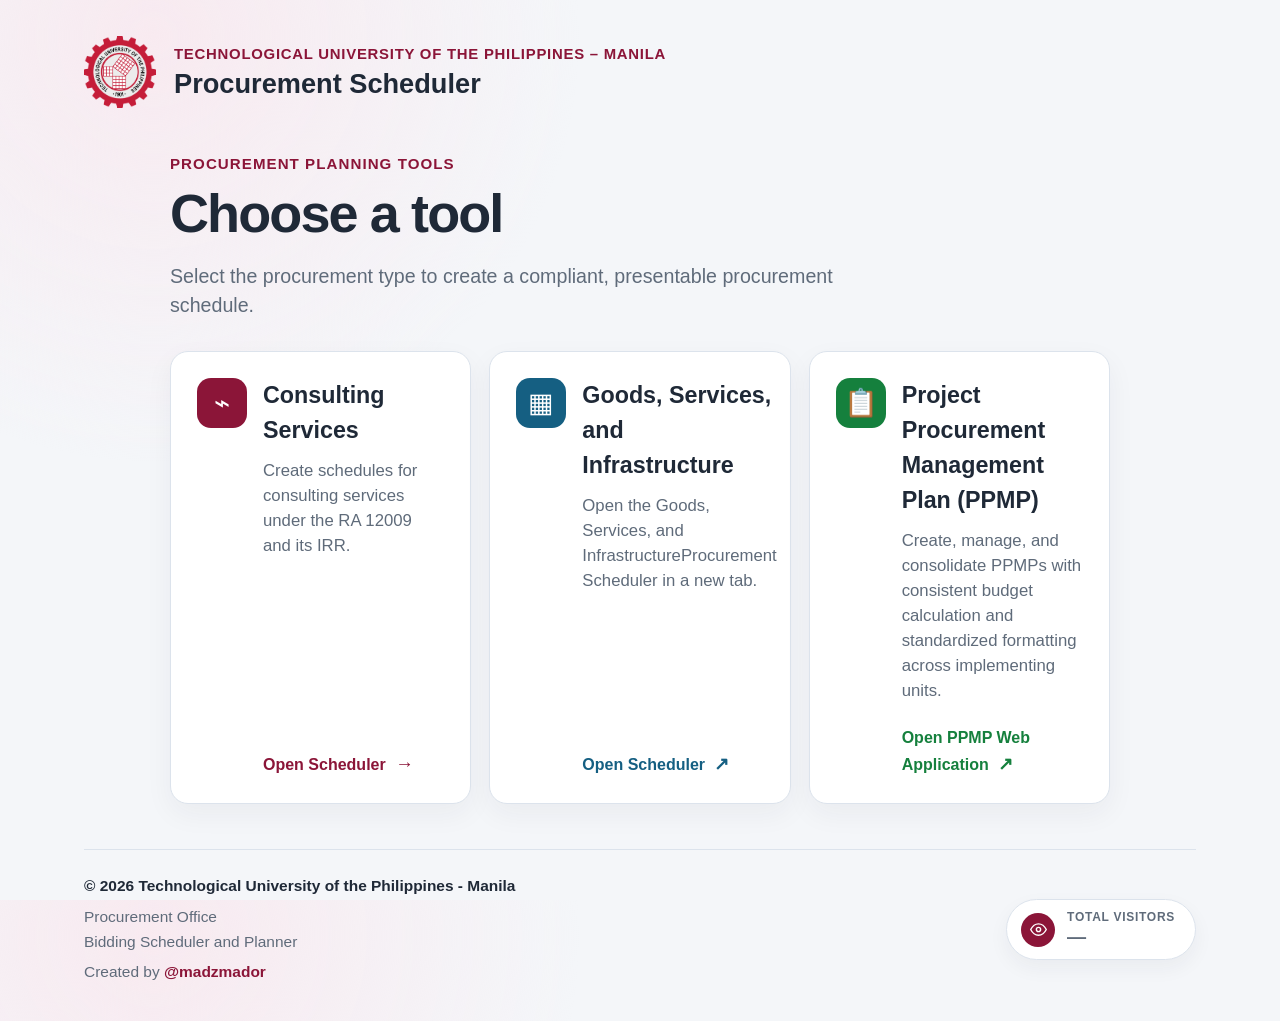
==== commit 56a3fc28: "Update index.html" ====
--- a/index.html
+++ b/index.html
@@ -36,7 +36,7 @@
                 >Create schedules for consulting services under the RA 12009 and
                 its IRR.</span
               ><span class="card-action"
-                >Open Consulting Scheduler <b aria-hidden="true">→</b></span
+                >Open Scheduler <b aria-hidden="true">→</b></span
               ></span
             >
           </a>
@@ -50,11 +50,10 @@
             <span class="card-content"
               ><strong>Goods, Services, and Infrastructure</strong
               ><span
-                >Open the Goods and Services Procurement Scheduler in a new
-                tab.</span
+                >Open the Goods, Services, and InfrastructureProcurement
+                Scheduler in a new tab.</span
               ><span class="card-action"
-                >Open Goods &amp; Services Scheduler
-                <b aria-hidden="true">↗</b></span
+                >Open Scheduler <b aria-hidden="true">↗</b></span
               ></span
             >
           </a>
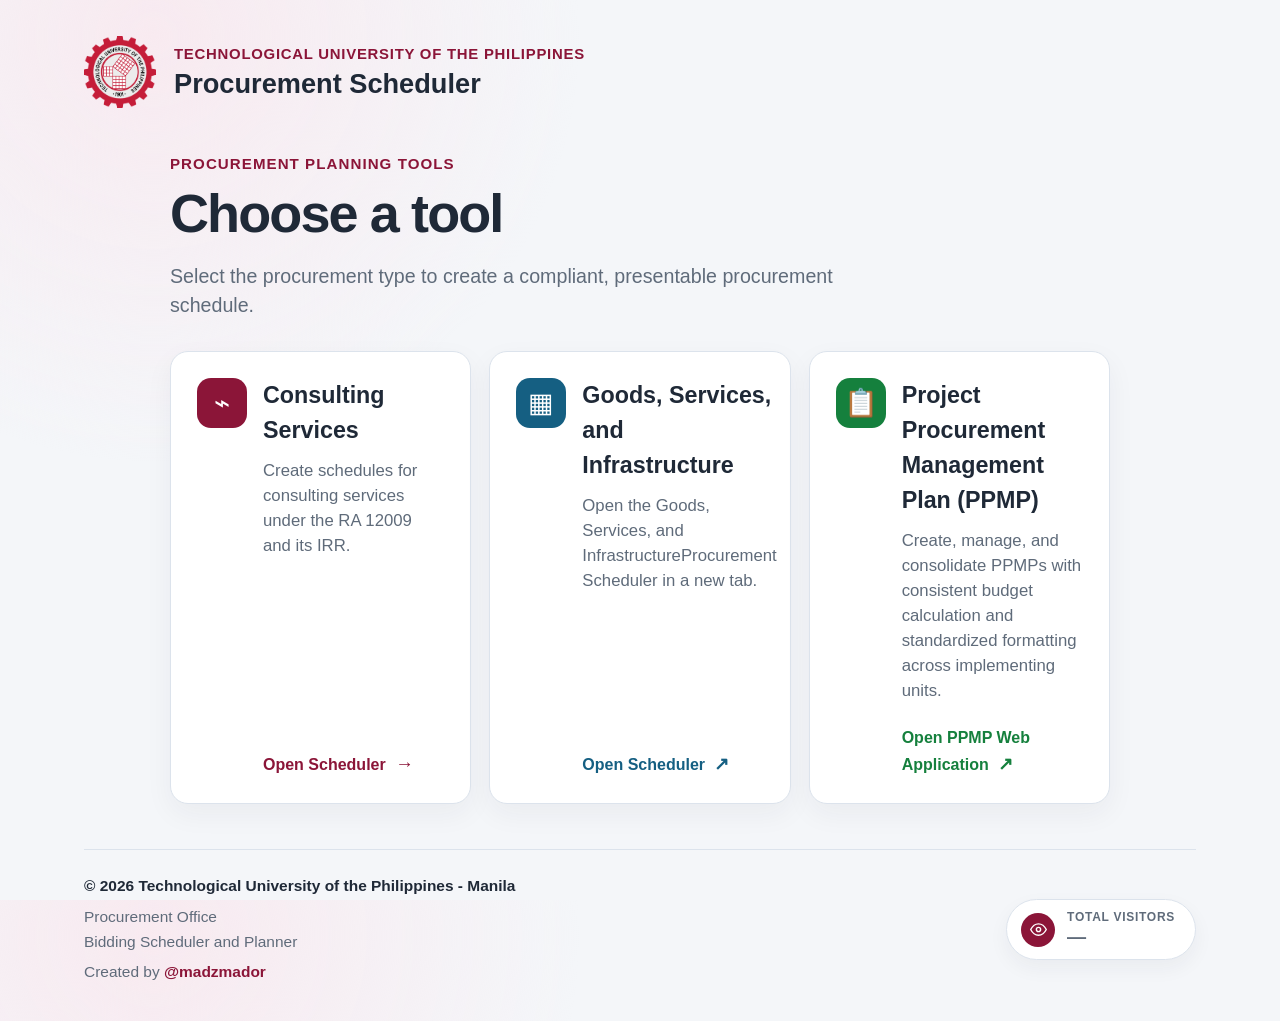
==== commit f93e6ab6: "Update index.html" ====
--- a/index.html
+++ b/index.html
@@ -16,7 +16,7 @@
           alt="Technological University of the Philippines logo"
         />
         <div>
-          <p>Technological University of the Philippines – Manila</p>
+          <p>Technological University of the Philippines</p>
           <h1>Procurement Scheduler</h1>
         </div>
       </header>
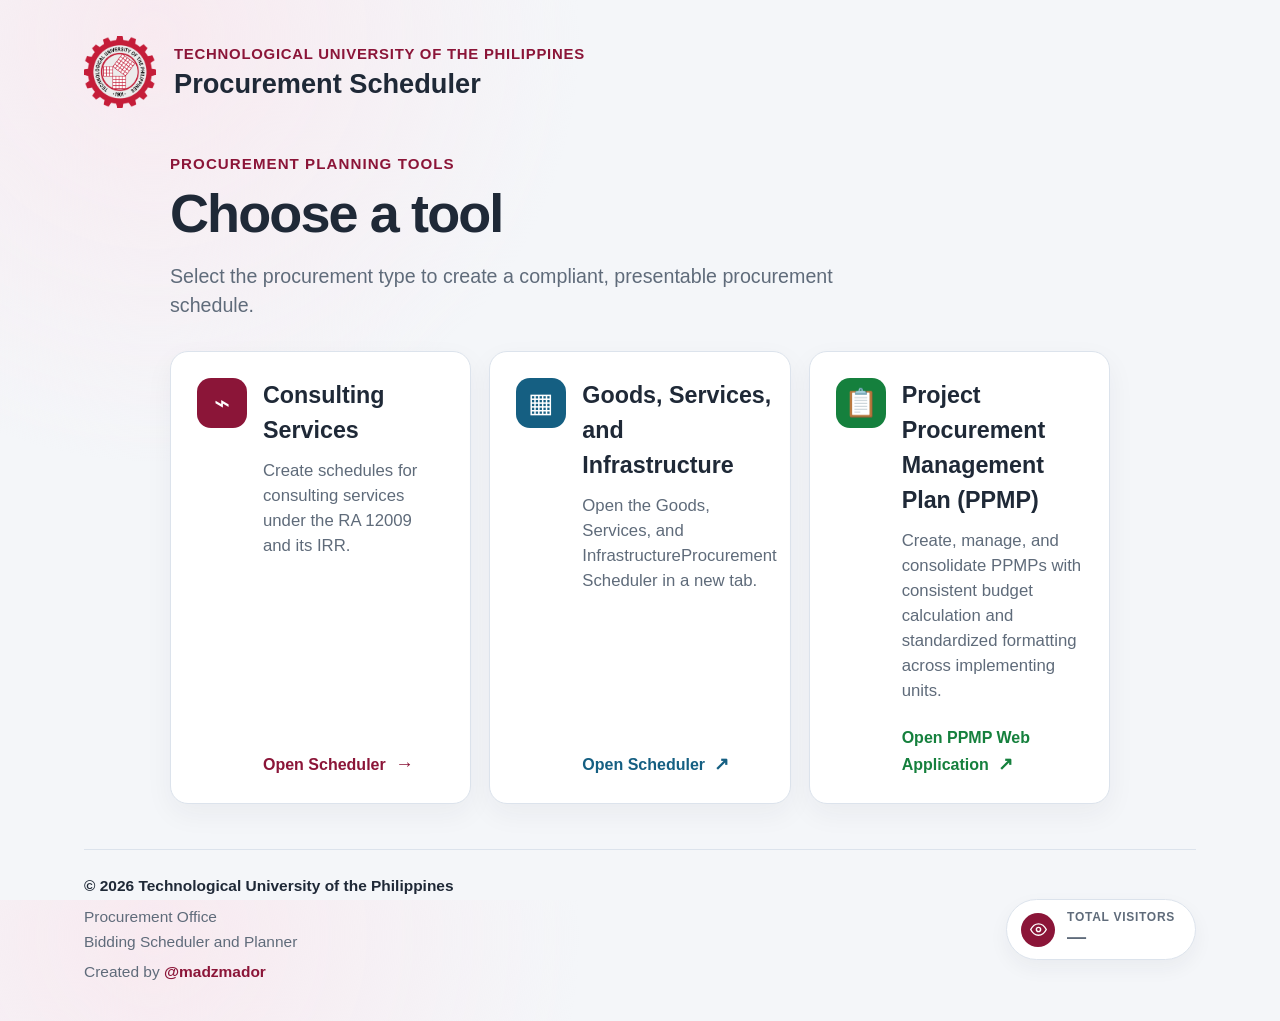
==== commit ba8e18c4: "Update index.html" ====
--- a/index.html
+++ b/index.html
@@ -81,7 +81,7 @@
         <div class="footer-container">
           <div class="footer-text">
             <p class="footer-copyright">
-              © 2026 Technological University of the Philippines - Manila
+              © 2026 Technological University of the Philippines
             </p>
             <p class="footer-office">
               Procurement Office<br />Bidding Scheduler and Planner
